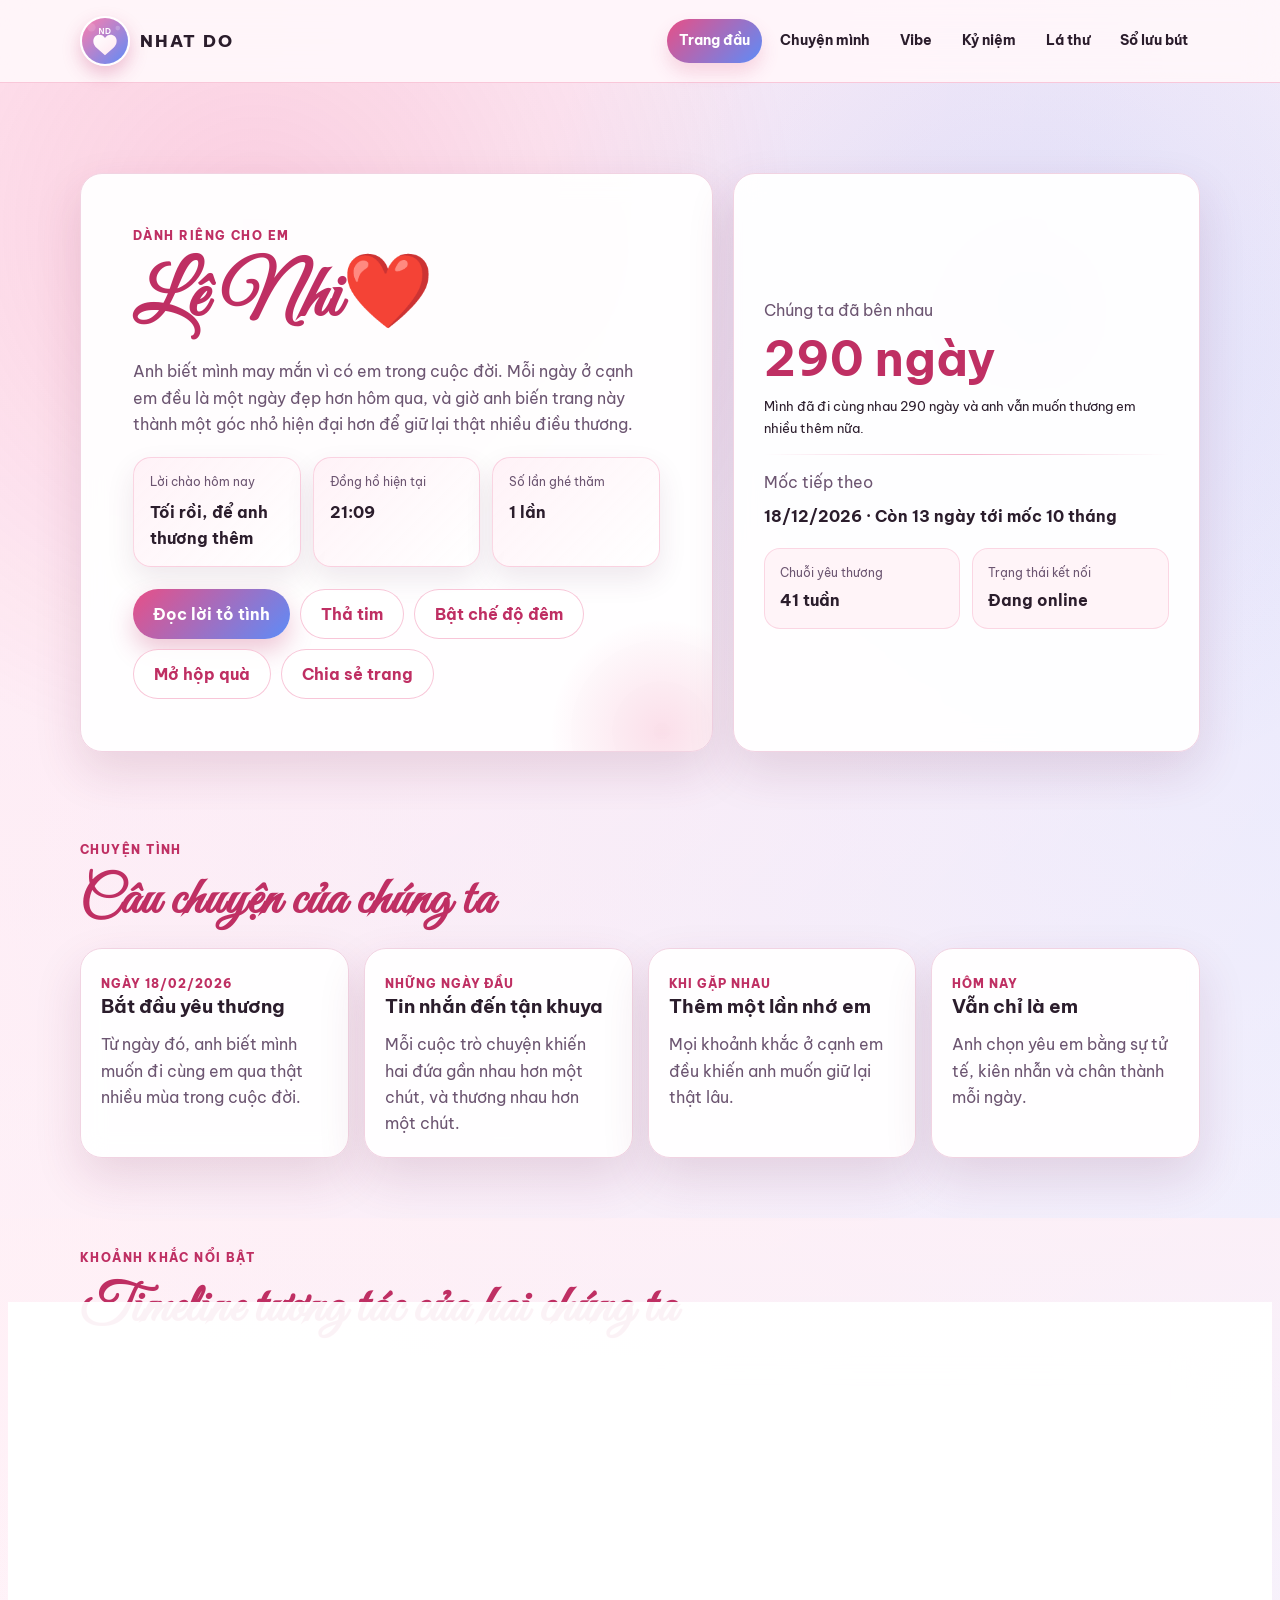
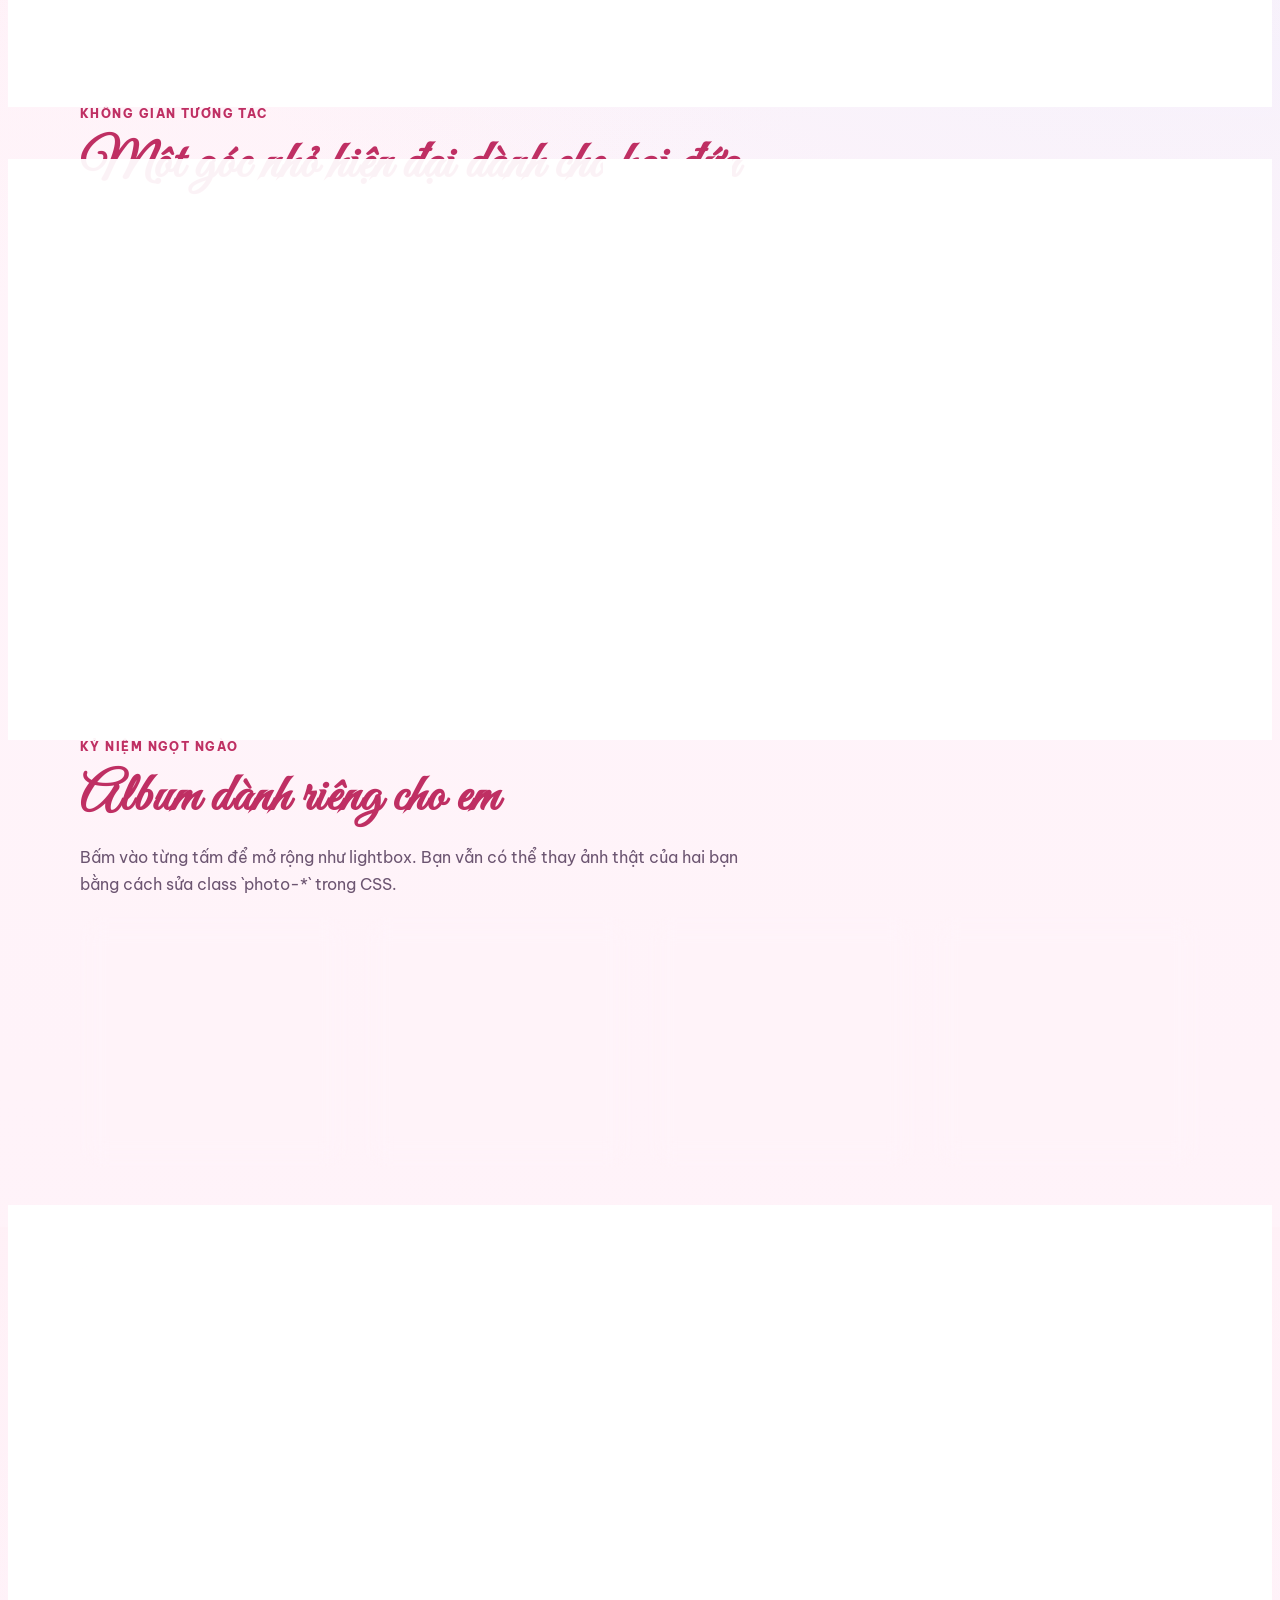
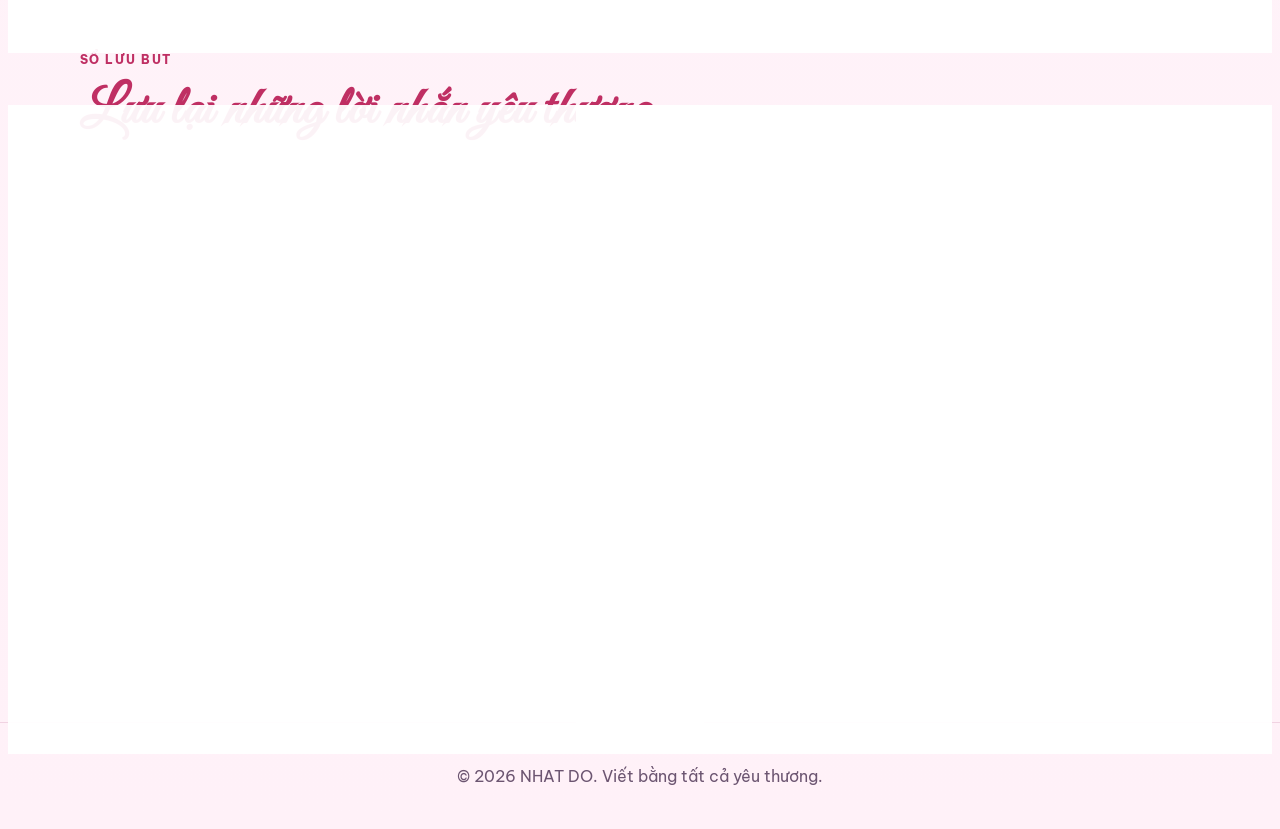
==== index.html @ 667554e7 "Add files via upload" ====
<!DOCTYPE html>
<html lang="vi">
<head>
    <meta charset="UTF-8">
    <meta name="viewport" content="width=device-width, initial-scale=1.0">
    <meta name="theme-color" content="#e84f86">
    <meta name="description" content="Trang web tình yêu lãng mạn với nhiều tương tác hiện đại dành riêng cho người thương">
    <title>NHAT DO | Dành Cho Em</title>
    <link rel="preconnect" href="https://fonts.googleapis.com">
    <link rel="preconnect" href="https://fonts.gstatic.com" crossorigin>
    <link href="https://fonts.googleapis.com/css2?family=Be+Vietnam+Pro:wght@400;500;700;800&family=Great+Vibes&display=swap" rel="stylesheet">
    <link rel="icon" href="assets/icons/app-icon.svg" type="image/svg+xml">
    <link rel="manifest" href="manifest.webmanifest?v=20260405">
    <link rel="stylesheet" href="assets/css/style.css?v=20260405">
</head>
<body>
    <div class="scroll-progress" id="scroll-progress" aria-hidden="true"></div>

    <header class="site-header">
        <div class="container nav-shell">
            <a class="brand" href="#home">
                <img class="brand-logo" src="assets/images/logo-nhatdo.jfif" alt="Logo NHATDO" onerror="this.onerror=null;this.src='assets/icons/app-icon.svg';">
                <span>NHAT DO</span>
            </a>
            <button class="menu-toggle" type="button" aria-label="Mở menu" aria-controls="site-nav" aria-expanded="false">Menu</button>
            <nav class="site-nav" id="site-nav" aria-label="Điều hướng chính">
                <a href="#home" class="active">Trang đầu</a>
                <a href="#story">Chuyện mình</a>
                <a href="#vibe">Vibe</a>
                <a href="#memories">Kỷ niệm</a>
                <a href="#letter">Lá thư</a>
                <a href="#guestbook">Sổ lưu bút</a>
            </nav>
        </div>
    </header>

    <main>
        <section class="hero" id="home">
            <div class="ambient-glow" aria-hidden="true"></div>
            <div class="container hero-grid">
                <article class="hero-copy reveal">
                    <p class="eyebrow">Dành Riêng Cho Em</p>
                    <h1 class="hero-title hero-title-single-line">Lê Nhi❤️</h1>
                    <p class="lead">Anh biết mình may mắn vì có em trong cuộc đời. Mỗi ngày ở cạnh em đều là một ngày đẹp hơn hôm qua, và giờ anh biến trang này thành một góc nhỏ hiện đại hơn để giữ lại thật nhiều điều thương.</p>

                    <div class="hero-mini-grid" aria-label="Thông tin nhanh">
                        <div class="mini-card">
                            <span>Lời chào hôm nay</span>
                            <strong id="greeting-chip">Đang chuẩn bị lời chào...</strong>
                        </div>
                        <div class="mini-card">
                            <span>Đồng hồ hiện tại</span>
                            <strong id="live-clock">--:--</strong>
                        </div>
                        <div class="mini-card">
                            <span>Số lần ghé thăm</span>
                            <strong id="visit-count">0 lần</strong>
                        </div>
                    </div>

                    <div class="hero-actions">
                        <a class="btn-primary" href="#letter">Đọc lời tỏ tình</a>
                        <button class="btn-ghost" type="button" id="heart-burst-btn">Thả tim</button>
                        <button class="btn-ghost" type="button" id="theme-toggle" aria-pressed="false">Bật chế độ đêm</button>
                        <button class="btn-ghost" type="button" id="open-gift">Mở hộp quà</button>
                        <button class="btn-ghost" type="button" id="share-love">Chia sẻ trang</button>
                        <button class="btn-ghost is-control-hidden" type="button" id="install-app">Cài như app</button>
                    </div>
                </article>

                <aside class="love-counter reveal" id="love-counter" data-start-date="2026-02-18">
                    <p class="counter-label">Chúng ta đã bên nhau</p>
                    <h2><span id="days">0</span> ngày</h2>
                    <small id="countdown-note">Mỗi ngày có em đều là một điều thật đẹp.</small>
                    <div class="counter-divider"></div>
                    <p class="counter-label">Mốc tiếp theo</p>
                    <strong id="next-anniversary">Đang tính cột mốc tiếp theo...</strong>
                    <div class="counter-stats">
                        <div class="counter-pill">
                            <span>Chuỗi yêu thương</span>
                            <strong id="streak-count">0 tuần</strong>
                        </div>
                        <div class="counter-pill">
                            <span>Trạng thái kết nối</span>
                            <strong id="network-status">Đang online</strong>
                        </div>
                    </div>
                </aside>
            </div>
        </section>

        <section class="section" id="story" data-nav-group="story">
            <div class="container">
                <p class="eyebrow">Chuyện Tình</p>
                <h2 class="section-title">Câu chuyện của chúng ta</h2>
                <div class="timeline">
                    <article class="timeline-item reveal">
                        <time>Ngày 18/02/2026</time>
                        <h3>Bắt đầu yêu thương</h3>
                        <p>Từ ngày đó, anh biết mình muốn đi cùng em qua thật nhiều mùa trong cuộc đời.</p>
                    </article>
                    <article class="timeline-item reveal">
                        <time>Những ngày đầu</time>
                        <h3>Tin nhắn đến tận khuya</h3>
                        <p>Mỗi cuộc trò chuyện khiến hai đứa gần nhau hơn một chút, và thương nhau hơn một chút.</p>
                    </article>
                    <article class="timeline-item reveal">
                        <time>Khi gặp nhau</time>
                        <h3>Thêm một lần nhớ em</h3>
                        <p>Mọi khoảnh khắc ở cạnh em đều khiến anh muốn giữ lại thật lâu.</p>
                    </article>
                    <article class="timeline-item reveal">
                        <time>Hôm nay</time>
                        <h3>Vẫn chỉ là em</h3>
                        <p>Anh chọn yêu em bằng sự tử tế, kiên nhẫn và chân thành mỗi ngày.</p>
                    </article>
                </div>
            </div>
        </section>

        <section class="section soft" id="journey" data-nav-group="story">
            <div class="container">
                <p class="eyebrow">Khoảnh Khắc Nổi Bật</p>
                <h2 class="section-title">Timeline tương tác của hai chúng ta</h2>
                <div class="journey-panel reveal">
                    <label for="journey-range">Kéo để xem từng cột mốc</label>
                    <input id="journey-range" type="range" min="1" max="6" value="1" step="1">
                    <div class="journey-output">
                        <h3 id="journey-title">Lần đầu mình nói chuyện thật lâu</h3>
                        <p id="journey-desc">Một buổi tối rất bình thường, nhưng với anh lại là mở đầu của một điều rất đặc biệt.</p>
                        <small id="journey-date">Mốc 1 / 6</small>
                    </div>
                </div>
            </div>
        </section>

        <section class="section" id="vibe">
            <div class="container">
                <p class="eyebrow">Không Gian Tương Tác</p>
                <h2 class="section-title">Một góc nhỏ hiện đại dành cho hai đứa</h2>
                <div class="vibe-grid">
                    <article class="mood-board reveal" id="mood-board">
                        <div class="panel-head">
                            <div>
                                <p class="eyebrow">Mood Board</p>
                                <h3>Chọn vibe cho hôm nay</h3>
                            </div>
                            <span class="inline-badge" id="mood-badge">Vibe dịu dàng</span>
                        </div>
                        <div class="mood-chips" id="mood-options">
                            <button class="mood-chip active" type="button" data-mood="sweet">Dịu dàng</button>
                            <button class="mood-chip" type="button" data-mood="dreamy">Mơ mộng</button>
                            <button class="mood-chip" type="button" data-mood="playful">Tinh nghịch</button>
                            <button class="mood-chip" type="button" data-mood="missing">Nhớ em</button>
                        </div>
                        <div class="mood-result" id="mood-result">
                            <strong id="mood-title">Một ngày thật nhẹ nhàng</strong>
                            <p id="mood-desc">Nếu hôm nay muốn bình yên, trang này sẽ dịu lại như một lá thư nhỏ và nhắc rằng mình vẫn đang có nhau.</p>
                            <small id="mood-tip">Gợi ý nhỏ: thử bấm "Thả tim" rồi kéo xuống album để mở từng kỷ niệm lớn hơn.</small>
                        </div>
                    </article>

                    <article class="dream-board reveal">
                        <div class="panel-head">
                            <div>
                                <p class="eyebrow">Bucket List</p>
                                <h3>Checklist hẹn hò mini</h3>
                            </div>
                            <span class="inline-badge" id="dream-progress">0/4 hoàn thành</span>
                        </div>
                        <ul class="dream-list" id="dream-list">
                            <li class="dream-item" data-key="sunset">
                                <button class="dream-toggle" type="button">
                                    <span>Xem hoàng hôn cùng nhau</span>
                                    <strong>Chạm để đánh dấu</strong>
                                </button>
                            </li>
                            <li class="dream-item" data-key="late-talk">
                                <button class="dream-toggle" type="button">
                                    <span>Nói chuyện tới khuya thêm một lần nữa</span>
                                    <strong>Chạm để đánh dấu</strong>
                                </button>
                            </li>
                            <li class="dream-item" data-key="photo-date">
                                <button class="dream-toggle" type="button">
                                    <span>Chụp thêm một bộ ảnh thật xinh</span>
                                    <strong>Chạm để đánh dấu</strong>
                                </button>
                            </li>
                            <li class="dream-item" data-key="long-drive">
                                <button class="dream-toggle" type="button">
                                    <span>Cùng nhau đi một chuyến thật xa</span>
                                    <strong>Chạm để đánh dấu</strong>
                                </button>
                            </li>
                        </ul>
                    </article>
                </div>
            </div>
        </section>

        <section class="section" id="memories">
            <div class="container">
                <p class="eyebrow">Kỷ Niệm Ngọt Ngào</p>
                <h2 class="section-title">Album dành riêng cho em</h2>
                <p class="section-desc">Bấm vào từng tấm để mở rộng như lightbox. Bạn vẫn có thể thay ảnh thật của hai bạn bằng cách sửa class `photo-*` trong CSS.</p>
                <div class="gallery">
                    <figure class="polaroid reveal gallery-item" tabindex="0" role="button" aria-label="Mở ảnh Lần hẹn đầu tiên" data-photo-class="photo-1" data-caption="Lần hẹn đầu tiên" data-detail="Nếu được tua chậm lại một khoảnh khắc, anh sẽ chọn ngày mình bắt đầu ở cạnh nhau thật nhiều hơn.">
                        <div class="photo photo-1"></div>
                        <figcaption>Lần hẹn đầu tiên</figcaption>
                    </figure>
                    <figure class="polaroid reveal gallery-item" tabindex="0" role="button" aria-label="Mở ảnh Buổi đi chơi xa đầu tiên" data-photo-class="photo-2" data-caption="Buổi đi chơi xa đầu tiên" data-detail="Một hành trình nhỏ nhưng đủ để biến bình thường thành điều đáng nhớ rất lâu.">
                        <div class="photo photo-2"></div>
                        <figcaption>Buổi đi chơi xa đầu tiên</figcaption>
                    </figure>
                    <figure class="polaroid reveal gallery-item" tabindex="0" role="button" aria-label="Mở ảnh Sinh nhật của em" data-photo-class="photo-3" data-caption="Sinh nhật của em" data-detail="Ngày đặc biệt của em luôn là ngày anh muốn chuẩn bị thật chỉn chu để em thấy mình được thương rất nhiều.">
                        <div class="photo photo-3"></div>
                        <figcaption>Sinh nhật của em</figcaption>
                    </figure>
                    <figure class="polaroid reveal gallery-item" tabindex="0" role="button" aria-label="Mở ảnh Một ngày bình yên cùng nhau" data-photo-class="photo-4" data-caption="Một ngày bình yên cùng nhau" data-detail="Không cần gì quá lớn, đôi khi chỉ cần ở gần nhau là cả ngày đã trở nên đẹp rồi.">
                        <div class="photo photo-4"></div>
                        <figcaption>Một ngày bình yên cùng nhau</figcaption>
                    </figure>
                </div>
            </div>
        </section>

        <section class="section soft" id="letter">
            <div class="container letter-grid">
                <article class="quote-box reveal">
                    <p class="eyebrow">Lời Ngọt Ngào</p>
                    <h2 class="section-title">Một câu dành riêng cho em</h2>
                    <p class="quote-text" id="love-quote-text">Yêu em là quyết định nhẹ nhàng nhất mà anh từng làm trong đời.</p>
                    <button class="btn-primary" type="button" id="new-quote">Đổi câu khác</button>
                </article>

                <article class="letter-box reveal">
                    <p class="eyebrow">Lời Nhắn Riêng</p>
                    <h2 class="section-title">Lá thư gửi em</h2>
                    <p id="love-letter" class="letter-text is-hidden" data-full-text="Cảm ơn em đã xuất hiện trong cuộc đời anh. Anh không hứa sẽ hoàn hảo, nhưng anh hứa sẽ luôn cố gắng để yêu em tốt hơn mỗi ngày. Dù mai sau có ra sao, điều anh muốn vẫn là nắm tay em thật chặt."></p>
                    <button class="btn-primary" id="toggle-letter" type="button">Mở lá thư</button>
                </article>
            </div>
        </section>

        <section class="section" id="guestbook">
            <div class="container">
                <p class="eyebrow">Sổ Lưu Bút</p>
                <h2 class="section-title">Lưu lại những lời nhắn yêu thương</h2>
                <div class="guestbook-grid">
                    <form id="guestbook-form" class="guestbook-form reveal" novalidate>
                        <label for="message">Lời nhắn hôm nay</label>
                        <textarea id="message" name="message" rows="4" placeholder="Ví dụ: Hôm nay anh nhớ em thật nhiều..." required></textarea>
                        <div class="form-actions">
                            <button type="submit" class="btn-primary">Lưu trên trình duyệt</button>
                            <button type="button" class="btn-ghost" id="copy-note-line">Sao chép JSON</button>
                            <button type="button" class="btn-ghost" id="reload-notes">Tải lại từ file</button>
                        </div>
                        <small id="form-status" role="status" aria-live="polite">Ghi chú có thể lưu trực tiếp trên trình duyệt và vẫn đọc thêm từ file assets/data/notes.json.</small>
                    </form>
                    <div class="notes-panel reveal">
                        <div class="panel-head">
                            <div>
                                <p class="eyebrow">Notes Feed</p>
                                <h3>Những lời đã lưu</h3>
                            </div>
                            <span class="inline-badge" id="notes-count">0 lời nhắn</span>
                        </div>
                        <div class="notes-filters">
                            <button class="filter-chip active" type="button" data-filter="all">Tất cả</button>
                            <button class="filter-chip" type="button" data-filter="file">Từ file</button>
                            <button class="filter-chip" type="button" data-filter="local">Trên máy này</button>
                        </div>
                        <ul id="notes-list"></ul>
                    </div>
                </div>
            </div>
        </section>
    </main>

    <footer class="site-footer">
        <div class="container">
            <p>&copy; <span id="year"></span> NHAT DO. Viết bằng tất cả yêu thương.</p>
        </div>
    </footer>

    <nav class="mobile-dock" aria-label="Điều hướng nhanh trên điện thoại">
        <a href="#home">Trang đầu</a>
        <a href="#story">Chuyện mình</a>
        <a href="#vibe">Vibe</a>
        <a href="#memories">Album</a>
        <a href="#letter">Lá thư</a>
        <a href="#guestbook">Lưu bút</a>
    </nav>

    <div class="gift-modal" id="gift-modal" aria-hidden="true" role="dialog" aria-modal="true" aria-label="Hộp quà bí mật">
        <div class="gift-dialog">
            <button class="modal-close" id="close-gift" type="button" aria-label="Đóng">×</button>
            <p class="eyebrow">Hộp Quà Bí Mật</p>
            <h3>Điều anh muốn nói với em</h3>
            <p>Dù cuộc sống có bận rộn, anh vẫn muốn mỗi ngày đều dành thời gian để thương em nhiều hơn hôm qua.</p>
        </div>
    </div>

    <div class="lightbox-modal" id="gallery-modal" aria-hidden="true" role="dialog" aria-modal="true" aria-label="Xem ảnh kỷ niệm">
        <div class="lightbox-dialog">
            <button class="modal-close" id="close-gallery" type="button" aria-label="Đóng ảnh">×</button>
            <button class="lightbox-nav" id="gallery-prev" type="button" aria-label="Ảnh trước">‹</button>
            <div class="lightbox-stage">
                <div class="lightbox-photo photo" id="gallery-photo"></div>
                <div class="lightbox-copy">
                    <p class="eyebrow">Khoảnh Khắc Được Mở Rộng</p>
                    <h3 id="gallery-title">Lần hẹn đầu tiên</h3>
                    <p id="gallery-detail">Một khoảnh khắc nhỏ nhưng rất đáng nhớ.</p>
                </div>
            </div>
            <button class="lightbox-nav" id="gallery-next" type="button" aria-label="Ảnh tiếp theo">›</button>
        </div>
    </div>

    <div id="heart-layer" aria-hidden="true"></div>

    <script src="assets/js/main.js?v=20260405"></script>
</body>
</html>
---- assets/css/style.css ----
:root {
    --bg: #fff7fb;
    --surface: rgba(255, 255, 255, 0.88);
    --surface-strong: #ffffff;
    --surface-soft: #fff0f6;
    --text: #2b1d2c;
    --muted: #6c5571;
    --line: #f1d3e2;
    --brand: #e84f86;
    --brand-strong: #bf2f63;
    --accent: #5d8cf8;
    --accent-soft: #b7c9ff;
    --warm: #ffb15c;
    --success: #45a483;
    --radius: 22px;
    --radius-sm: 16px;
    --shadow: 0 20px 48px rgba(112, 34, 78, 0.14);
    --shadow-soft: 0 12px 28px rgba(92, 38, 76, 0.1);
}

body.night-mode {
    --bg: #1e1628;
    --surface: rgba(43, 30, 56, 0.9);
    --surface-strong: #2b1e38;
    --surface-soft: #342447;
    --text: #f8eefe;
    --muted: #d3bcdf;
    --line: #4a355d;
    --brand: #ff74a9;
    --brand-strong: #ff9fc3;
    --accent: #8cb0ff;
    --accent-soft: #405a92;
    --warm: #ffbf78;
    --success: #5dc2a0;
    --shadow: 0 22px 50px rgba(0, 0, 0, 0.35);
    --shadow-soft: 0 12px 28px rgba(0, 0, 0, 0.22);
}

* {
    box-sizing: border-box;
}

html {
    scroll-behavior: smooth;
    scroll-padding-top: 112px;
}

body {
    margin: 0;
    min-height: 100vh;
    font-family: "Be Vietnam Pro", sans-serif;
    color: var(--text);
    line-height: 1.65;
    background:
        radial-gradient(circle at 0% 0%, #ffe8f2 0%, transparent 45%),
        radial-gradient(circle at 100% 18%, #e8ecff 0%, transparent 40%),
        linear-gradient(180deg, var(--bg) 0%, #fff1f8 100%);
    transition: background-color 0.4s ease, color 0.4s ease;
}

body.night-mode {
    background:
        radial-gradient(circle at 10% 0%, #3c2352 0%, transparent 45%),
        radial-gradient(circle at 100% 20%, #243663 0%, transparent 45%),
        linear-gradient(180deg, #1d1527 0%, #231932 100%);
}

body.no-scroll,
body.nav-open {
    overflow: hidden;
}

img {
    max-width: 100%;
    display: block;
}

button,
input,
textarea {
    font: inherit;
}

a,
button,
input,
textarea {
    -webkit-tap-highlight-color: transparent;
}

a:focus-visible,
button:focus-visible,
input:focus-visible,
textarea:focus-visible,
.gallery-item:focus-visible {
    outline: 3px solid color-mix(in srgb, var(--accent) 56%, white);
    outline-offset: 3px;
}

.is-control-hidden {
    display: none !important;
}

.scroll-progress {
    position: fixed;
    inset: 0 auto auto 0;
    height: 4px;
    width: 0;
    z-index: 80;
    background: linear-gradient(90deg, var(--brand), var(--accent));
    box-shadow: 0 3px 10px rgba(232, 79, 134, 0.45);
}

.container {
    width: min(1120px, 92%);
    margin: 0 auto;
}

.site-header {
    position: sticky;
    top: 0;
    z-index: 60;
    backdrop-filter: blur(16px);
    background: color-mix(in srgb, var(--bg) 84%, transparent);
    border-bottom: 1px solid color-mix(in srgb, var(--brand) 28%, transparent);
}

.nav-shell {
    min-height: 82px;
    display: flex;
    align-items: center;
    justify-content: space-between;
    gap: 16px;
    position: relative;
    padding: 8px 0;
}

.brand {
    color: var(--text);
    text-decoration: none;
    font-weight: 800;
    letter-spacing: 0.12em;
    font-size: 1.05rem;
    display: inline-flex;
    align-items: center;
    gap: 10px;
    flex-shrink: 0;
    min-width: 0;
}

.brand span {
    overflow: hidden;
    text-overflow: ellipsis;
    white-space: nowrap;
}

.brand-logo {
    width: 50px;
    height: 50px;
    object-fit: cover;
    border-radius: 999px;
    border: 2px solid rgba(255, 255, 255, 0.9);
    box-shadow: 0 8px 18px rgba(194, 47, 99, 0.28);
}

.menu-toggle {
    display: none;
    border: 0;
    padding: 10px 14px;
    border-radius: 12px;
    background: var(--text);
    color: var(--surface-strong);
    font-weight: 700;
    flex-shrink: 0;
}

.site-nav {
    display: flex;
    gap: 6px;
    flex-wrap: wrap;
    justify-content: flex-end;
}

.site-nav a {
    text-decoration: none;
    color: var(--text);
    font-weight: 700;
    padding: 10px 12px;
    border-radius: 999px;
    font-size: 0.88rem;
    transition: all 0.24s ease;
}

.site-nav a:hover,
.site-nav a.active {
    color: #fff;
    background: linear-gradient(135deg, var(--brand), var(--accent));
    box-shadow: 0 10px 18px rgba(214, 77, 127, 0.2);
}

.mobile-dock {
    display: none;
}

.hero {
    position: relative;
    overflow: hidden;
    padding: 90px 0 58px;
}

.ambient-glow {
    position: absolute;
    inset: 0;
    background:
        radial-gradient(circle at 20% 20%, rgba(232, 79, 134, 0.18), transparent 46%),
        radial-gradient(circle at 80% 30%, rgba(93, 140, 248, 0.16), transparent 44%);
    pointer-events: none;
}

.hero-grid {
    position: relative;
    z-index: 2;
    display: grid;
    grid-template-columns: 1.15fr 0.85fr;
    gap: 20px;
}

.hero-copy,
.love-counter,
.timeline-item,
.journey-panel,
.polaroid,
.quote-box,
.letter-box,
.guestbook-form,
.notes-panel,
.mood-board,
.dream-board {
    border-radius: var(--radius);
    border: 1px solid var(--line);
    background: color-mix(in srgb, var(--surface-strong) 94%, transparent);
    box-shadow: var(--shadow);
    backdrop-filter: blur(12px);
}

.hero-copy {
    padding: min(7vw, 52px);
    position: relative;
    overflow: hidden;
}

.hero-copy::after {
    content: "";
    position: absolute;
    inset: auto -60px -90px auto;
    width: 220px;
    height: 220px;
    border-radius: 50%;
    background: radial-gradient(circle, color-mix(in srgb, var(--brand) 18%, transparent) 0%, transparent 72%);
    pointer-events: none;
}

.eyebrow {
    margin: 0 0 10px;
    color: var(--brand-strong);
    text-transform: uppercase;
    letter-spacing: 0.12em;
    font-size: 0.75rem;
    font-weight: 800;
}

h1,
h2,
h3,
.section-title {
    margin: 0 0 14px;
    line-height: 1.18;
}

.hero-title,
.section-title {
    font-family: "Great Vibes", cursive;
    letter-spacing: 0.02em;
}

.hero-title {
    font-size: clamp(2.4rem, 6vw, 4.8rem);
    color: var(--brand-strong);
    max-inline-size: 100%;
    overflow-wrap: anywhere;
    text-wrap: balance;
    line-height: 1.18;
}

.hero-title-single-line {
    white-space: nowrap;
    font-size: clamp(2rem, 7vw, 4.6rem);
    line-height: 1.2;
    display: inline-block;
    max-width: 100%;
    overflow: visible;
}

.section-title {
    font-size: clamp(2rem, 4.2vw, 3.4rem);
    color: var(--brand-strong);
}

.lead,
.section-desc {
    margin: 0 0 20px;
    color: var(--muted);
    max-width: 62ch;
}

.hero-mini-grid {
    display: grid;
    grid-template-columns: repeat(3, minmax(0, 1fr));
    gap: 12px;
    margin-bottom: 22px;
}

.mini-card {
    padding: 14px 16px;
    border-radius: 18px;
    border: 1px solid color-mix(in srgb, var(--brand) 22%, transparent);
    background:
        linear-gradient(135deg, color-mix(in srgb, var(--surface-soft) 85%, transparent), color-mix(in srgb, var(--surface-strong) 92%, transparent));
    box-shadow: var(--shadow-soft);
}

.mini-card span {
    display: block;
    font-size: 0.78rem;
    color: var(--muted);
    margin-bottom: 6px;
}

.mini-card strong {
    display: block;
    font-size: 1rem;
    color: var(--text);
}

.hero-actions {
    display: flex;
    flex-wrap: wrap;
    gap: 10px;
}

.btn-primary,
.btn-ghost,
.mood-chip,
.filter-chip {
    border: 0;
    cursor: pointer;
    text-decoration: none;
    display: inline-flex;
    align-items: center;
    justify-content: center;
    border-radius: 999px;
    font-weight: 700;
    padding: 11px 20px;
    transition: transform 0.2s ease, box-shadow 0.2s ease, background-color 0.2s ease;
}

.btn-primary {
    color: #fff;
    background: linear-gradient(135deg, var(--brand), var(--accent));
    box-shadow: 0 12px 24px rgba(190, 39, 95, 0.25);
}

.btn-ghost,
.filter-chip {
    color: var(--brand-strong);
    background: color-mix(in srgb, var(--surface-strong) 90%, transparent);
    border: 1px solid color-mix(in srgb, var(--brand) 32%, transparent);
}

.btn-primary:hover,
.btn-ghost:hover,
.mood-chip:hover,
.filter-chip:hover {
    transform: translateY(-2px);
}

.love-counter {
    padding: 30px;
    display: grid;
    align-content: center;
    gap: 8px;
}

.counter-label {
    margin: 0;
    color: var(--muted);
}

.love-counter h2 {
    margin: 0;
    color: var(--brand-strong);
    font-size: clamp(2.1rem, 4vw, 3rem);
}

.counter-divider {
    height: 1px;
    background: linear-gradient(90deg, transparent, color-mix(in srgb, var(--brand) 40%, transparent), transparent);
    margin: 6px 0;
}

.counter-stats {
    display: grid;
    grid-template-columns: repeat(2, minmax(0, 1fr));
    gap: 12px;
    margin-top: 10px;
}

.counter-pill {
    padding: 14px 15px;
    border-radius: 16px;
    background: color-mix(in srgb, var(--surface-soft) 74%, transparent);
    border: 1px solid color-mix(in srgb, var(--brand) 18%, transparent);
}

.counter-pill span {
    display: block;
    font-size: 0.76rem;
    color: var(--muted);
    margin-bottom: 4px;
}

.counter-pill strong {
    color: var(--text);
    font-size: 0.98rem;
}

.status-online {
    color: var(--success);
}

.status-offline {
    color: var(--warm);
}

.section {
    padding: 30px 0 60px;
}

.soft {
    background: linear-gradient(180deg, color-mix(in srgb, var(--surface-soft) 74%, transparent) 0%, transparent 100%);
}

.timeline {
    display: grid;
    grid-template-columns: repeat(4, minmax(0, 1fr));
    gap: 15px;
}

.timeline-item {
    padding: 20px;
}

.timeline-item time {
    font-size: 0.76rem;
    font-weight: 800;
    letter-spacing: 0.08em;
    text-transform: uppercase;
    color: var(--brand-strong);
}

.timeline-item p {
    margin: 0;
    color: var(--muted);
}

.journey-panel {
    padding: 24px;
}

.journey-panel label {
    display: block;
    font-weight: 700;
    margin-bottom: 12px;
}

.journey-panel input[type="range"] {
    width: 100%;
    accent-color: var(--brand);
}

.journey-output {
    margin-top: 14px;
    padding: 18px;
    border-radius: 18px;
    background: color-mix(in srgb, var(--surface-soft) 60%, transparent);
    border: 1px solid color-mix(in srgb, var(--brand) 14%, transparent);
}

.journey-output p,
.journey-output small {
    margin: 0;
    color: var(--muted);
}

.journey-output small {
    display: block;
    margin-top: 8px;
}

.vibe-grid {
    display: grid;
    grid-template-columns: 1.05fr 0.95fr;
    gap: 16px;
}

.mood-board,
.dream-board {
    padding: 24px;
}

.panel-head {
    display: flex;
    align-items: flex-start;
    justify-content: space-between;
    gap: 14px;
    margin-bottom: 16px;
}

.inline-badge {
    display: inline-flex;
    align-items: center;
    justify-content: center;
    min-height: 36px;
    padding: 8px 14px;
    border-radius: 999px;
    background: color-mix(in srgb, var(--surface-soft) 76%, transparent);
    border: 1px solid color-mix(in srgb, var(--brand) 18%, transparent);
    color: var(--brand-strong);
    font-size: 0.83rem;
    font-weight: 800;
    white-space: nowrap;
}

.mood-chips {
    display: flex;
    flex-wrap: wrap;
    gap: 10px;
    margin-bottom: 18px;
}

.mood-chip {
    color: var(--text);
    background: color-mix(in srgb, var(--surface-strong) 88%, transparent);
    border: 1px solid color-mix(in srgb, var(--brand) 20%, transparent);
}

.mood-chip.active {
    color: #fff;
    background: linear-gradient(135deg, var(--brand), var(--accent));
    box-shadow: 0 12px 22px rgba(214, 77, 127, 0.2);
}

.mood-result {
    --mood-accent: var(--brand);
    padding: 18px;
    border-radius: 18px;
    border: 1px solid color-mix(in srgb, var(--mood-accent) 38%, transparent);
    background:
        linear-gradient(135deg, color-mix(in srgb, var(--mood-accent) 18%, transparent), color-mix(in srgb, var(--surface-soft) 92%, transparent));
    box-shadow: inset 0 1px 0 rgba(255, 255, 255, 0.28);
}

.mood-result strong {
    display: block;
    margin-bottom: 8px;
    font-size: 1.12rem;
}

.mood-result p,
.mood-result small {
    margin: 0;
    color: var(--muted);
}

.mood-result small {
    display: block;
    margin-top: 10px;
}

.dream-list {
    list-style: none;
    margin: 0;
    padding: 0;
    display: grid;
    gap: 12px;
}

.dream-item {
    position: relative;
    padding-left: 14px;
}

.dream-item::before {
    content: "";
    position: absolute;
    left: 0;
    top: 24px;
    width: 10px;
    height: 10px;
    border-radius: 50%;
    background: color-mix(in srgb, var(--brand) 24%, transparent);
    box-shadow: 0 0 0 6px color-mix(in srgb, var(--brand) 12%, transparent);
}

.dream-toggle {
    width: 100%;
    border: 1px solid color-mix(in srgb, var(--brand) 18%, transparent);
    border-radius: 18px;
    background: color-mix(in srgb, var(--surface-strong) 90%, transparent);
    padding: 16px 18px;
    display: flex;
    justify-content: space-between;
    align-items: center;
    gap: 14px;
    text-align: left;
    color: var(--text);
    cursor: pointer;
    box-shadow: var(--shadow-soft);
}

.dream-toggle span {
    font-weight: 700;
}

.dream-toggle strong {
    flex-shrink: 0;
    font-size: 0.83rem;
    color: var(--brand-strong);
}

.dream-item.done::before {
    background: linear-gradient(135deg, var(--success), var(--accent));
    box-shadow: 0 0 0 6px color-mix(in srgb, var(--success) 14%, transparent);
}

.dream-item.done .dream-toggle {
    border-color: color-mix(in srgb, var(--success) 36%, transparent);
    background: linear-gradient(135deg, color-mix(in srgb, var(--success) 18%, transparent), color-mix(in srgb, var(--surface-soft) 86%, transparent));
}

.dream-item.done .dream-toggle strong {
    color: var(--success);
}

.gallery {
    display: grid;
    grid-template-columns: repeat(4, minmax(0, 1fr));
    gap: 16px;
}

.polaroid {
    margin: 0;
    padding: 12px 12px 18px;
    background: var(--surface-strong);
    transform: rotate(-1.5deg);
    transition: transform 0.25s ease, box-shadow 0.25s ease;
}

.gallery-item {
    cursor: pointer;
}

.gallery-item:hover {
    transform: translateY(-4px) rotate(0deg);
}

.polaroid:nth-child(2) {
    transform: rotate(1.3deg);
}

.polaroid:nth-child(3) {
    transform: rotate(-0.7deg);
}

.polaroid:nth-child(4) {
    transform: rotate(1.8deg);
}

.photo {
    position: relative;
    aspect-ratio: 4 / 3;
    border-radius: 12px;
    background-size: cover;
    background-position: center;
    overflow: hidden;
}

.photo::after {
    content: "";
    position: absolute;
    inset: 0;
    background: linear-gradient(180deg, rgba(255, 255, 255, 0.2), transparent 42%, rgba(17, 7, 19, 0.16));
}

.photo-1 {
    background:
        linear-gradient(140deg, rgba(232, 79, 134, 0.48), rgba(93, 140, 248, 0.3)),
        radial-gradient(circle at 22% 20%, #fff 0%, transparent 45%),
        #fbeaf2;
}

.photo-2 {
    background:
        linear-gradient(140deg, rgba(93, 140, 248, 0.38), rgba(232, 79, 134, 0.35)),
        radial-gradient(circle at 78% 14%, #fff 0%, transparent 45%),
        #ecebff;
}

.photo-3 {
    background:
        linear-gradient(140deg, rgba(255, 164, 83, 0.37), rgba(232, 79, 134, 0.3)),
        radial-gradient(circle at 14% 86%, #fff 0%, transparent 45%),
        #fff2eb;
}

.photo-4 {
    background:
        linear-gradient(140deg, rgba(67, 178, 140, 0.35), rgba(93, 140, 248, 0.3)),
        radial-gradient(circle at 84% 84%, #fff 0%, transparent 45%),
        #ebf9f3;
}

.polaroid figcaption {
    margin-top: 10px;
    text-align: center;
    color: var(--muted);
    font-weight: 700;
}

.letter-grid {
    display: grid;
    grid-template-columns: 1fr 1fr;
    gap: 16px;
}

.quote-box,
.letter-box {
    padding: 24px;
}

.quote-text {
    color: var(--muted);
    font-size: 1.05rem;
    min-height: 78px;
    white-space: pre-wrap;
    overflow-wrap: anywhere;
}

.letter-text {
    color: var(--muted);
    font-size: 1.03rem;
    min-height: 100px;
    white-space: pre-wrap;
    overflow-wrap: anywhere;
}

.is-hidden {
    display: none;
}

.guestbook-grid {
    display: grid;
    grid-template-columns: 1fr 1fr;
    gap: 16px;
}

.guestbook-form,
.notes-panel {
    padding: 22px;
}

.guestbook-form label {
    display: block;
    margin-bottom: 8px;
    font-weight: 700;
}

.guestbook-form textarea {
    width: 100%;
    border: 1px solid color-mix(in srgb, var(--brand) 30%, transparent);
    border-radius: 16px;
    background: color-mix(in srgb, var(--surface-strong) 92%, transparent);
    color: var(--text);
    padding: 14px 16px;
    margin-bottom: 12px;
    min-height: 130px;
    resize: vertical;
    outline: none;
}

.guestbook-form textarea:focus {
    border-color: var(--brand);
    box-shadow: 0 0 0 4px color-mix(in srgb, var(--brand) 20%, transparent);
}

.form-actions,
.notes-filters {
    display: flex;
    gap: 10px;
    flex-wrap: wrap;
}

#form-status {
    display: block;
    margin-top: 10px;
    color: var(--muted);
    overflow-wrap: anywhere;
}

.notes-filters {
    margin-bottom: 14px;
}

.filter-chip.active {
    color: #fff;
    background: linear-gradient(135deg, var(--brand), var(--accent));
    box-shadow: 0 12px 22px rgba(214, 77, 127, 0.2);
}

#notes-list {
    margin: 0;
    padding: 0;
    list-style: none;
    display: grid;
    gap: 12px;
}

.note-card {
    padding: 14px 14px 13px;
    border-radius: 16px;
    background: color-mix(in srgb, var(--surface-soft) 72%, transparent);
    border: 1px solid color-mix(in srgb, var(--brand) 18%, transparent);
    color: var(--muted);
}

.note-card.local {
    background: linear-gradient(135deg, color-mix(in srgb, var(--accent) 14%, transparent), color-mix(in srgb, var(--surface-soft) 88%, transparent));
}

.note-meta {
    display: flex;
    align-items: center;
    justify-content: space-between;
    gap: 10px;
    margin-bottom: 8px;
}

.note-source,
.note-time {
    font-size: 0.78rem;
    font-weight: 800;
}

.note-source {
    display: inline-flex;
    align-items: center;
    justify-content: center;
    padding: 5px 10px;
    border-radius: 999px;
    background: color-mix(in srgb, var(--surface-strong) 84%, transparent);
    border: 1px solid color-mix(in srgb, var(--brand) 18%, transparent);
    color: var(--brand-strong);
}

.note-time {
    color: var(--muted);
}

.note-card p {
    margin: 0;
    white-space: pre-wrap;
    overflow-wrap: anywhere;
}

.gift-modal,
.lightbox-modal {
    position: fixed;
    inset: 0;
    z-index: 90;
    display: grid;
    place-items: center;
    padding: 18px;
    background: rgba(18, 8, 28, 0.52);
    opacity: 0;
    pointer-events: none;
    transition: opacity 0.25s ease;
}

.gift-modal.open,
.lightbox-modal.open {
    opacity: 1;
    pointer-events: auto;
}

.gift-dialog,
.lightbox-dialog {
    width: min(960px, 100%);
    border-radius: 22px;
    border: 1px solid var(--line);
    background: color-mix(in srgb, var(--surface-strong) 94%, transparent);
    box-shadow: var(--shadow);
    position: relative;
}

.gift-dialog {
    width: min(520px, 100%);
    padding: 24px;
}

.lightbox-dialog {
    display: grid;
    grid-template-columns: auto 1fr auto;
    align-items: center;
    gap: 12px;
    padding: 22px;
}

.modal-close {
    position: absolute;
    right: 10px;
    top: 8px;
    border: 0;
    background: transparent;
    color: var(--muted);
    font-size: 1.9rem;
    cursor: pointer;
}

.lightbox-nav {
    width: 48px;
    height: 48px;
    border: 0;
    border-radius: 999px;
    font-size: 2rem;
    line-height: 1;
    color: var(--brand-strong);
    background: color-mix(in srgb, var(--surface-soft) 88%, transparent);
    box-shadow: var(--shadow-soft);
    cursor: pointer;
}

.lightbox-stage {
    display: grid;
    grid-template-columns: minmax(280px, 420px) 1fr;
    gap: 18px;
    align-items: center;
}

.lightbox-photo {
    min-height: 320px;
    box-shadow: var(--shadow-soft);
}

.lightbox-copy p,
.lightbox-copy h3 {
    margin-bottom: 12px;
}

.lightbox-copy p:last-child {
    margin-bottom: 0;
    color: var(--muted);
}

#heart-layer {
    position: fixed;
    inset: 0;
    pointer-events: none;
    z-index: 85;
}

.heart-particle {
    position: absolute;
    width: 14px;
    height: 14px;
    transform: rotate(45deg);
    background: linear-gradient(135deg, #ff8fb6, #ff4f87);
    opacity: 0.9;
    animation: heart-fly var(--dur, 1300ms) ease-out forwards;
}

.heart-particle::before,
.heart-particle::after {
    content: "";
    position: absolute;
    width: 14px;
    height: 14px;
    border-radius: 50%;
    background: inherit;
}

.heart-particle::before {
    left: -7px;
}

.heart-particle::after {
    top: -7px;
}

.reveal {
    opacity: 0;
    transform: translateY(24px);
    transition: opacity 0.7s ease, transform 0.7s ease;
}

.reveal.visible {
    opacity: 1;
    transform: translateY(0);
}

.site-footer {
    border-top: 1px solid var(--line);
    padding: 24px 0;
    text-align: center;
    color: var(--muted);
}

@keyframes heart-fly {
    to {
        transform: translate(var(--x), -220px) rotate(45deg) scale(1.3);
        opacity: 0;
    }
}

@media (max-width: 1100px) {
    .hero-mini-grid {
        grid-template-columns: repeat(2, minmax(0, 1fr));
    }

    .timeline {
        grid-template-columns: repeat(2, minmax(0, 1fr));
    }

    .gallery {
        grid-template-columns: repeat(2, minmax(0, 1fr));
    }
}

@media (max-width: 900px) {
    .menu-toggle {
        display: inline-flex;
        align-items: center;
        justify-content: center;
    }

    .site-nav {
        position: fixed;
        left: 12px;
        right: 12px;
        top: 86px;
        flex-direction: column;
        gap: 8px;
        max-height: calc(100vh - 108px);
        overflow-y: auto;
        padding: 14px;
        border-radius: 20px;
        border: 1px solid var(--line);
        background: color-mix(in srgb, var(--surface-strong) 96%, transparent);
        box-shadow: var(--shadow);
        opacity: 0;
        pointer-events: none;
        transform: translateY(-12px);
        transition: opacity 0.24s ease, transform 0.24s ease;
    }

    .site-nav.open {
        opacity: 1;
        pointer-events: auto;
        transform: translateY(0);
    }

    .site-nav a {
        padding: 14px;
        border-radius: 16px;
        font-size: 1rem;
    }

    .hero-grid,
    .vibe-grid,
    .letter-grid,
    .guestbook-grid,
    .lightbox-stage {
        grid-template-columns: 1fr;
    }

    .hero {
        padding: 74px 0 48px;
    }

    .hero-copy {
        padding: 34px 24px;
    }

    .love-counter,
    .journey-panel,
    .quote-box,
    .letter-box,
    .guestbook-form,
    .notes-panel,
    .mood-board,
    .dream-board {
        padding: 22px;
    }

    .lightbox-dialog {
        grid-template-columns: 1fr;
    }

    .lightbox-nav {
        display: none;
    }
}

@media (max-width: 700px) {
    body {
        padding-bottom: 128px;
    }

    .container {
        width: min(100% - 24px, 1120px);
    }

    .nav-shell {
        min-height: 72px;
    }

    .brand {
        gap: 8px;
        font-size: 0.92rem;
        letter-spacing: 0.08em;
    }

    .brand-logo {
        width: 42px;
        height: 42px;
    }

    .menu-toggle {
        min-width: 64px;
        padding: 10px 12px;
        font-size: 0.8rem;
    }

    .hero-title {
        font-size: clamp(2.1rem, 12vw, 3.3rem);
    }

    .hero-title-single-line {
        white-space: nowrap;
        font-size: clamp(1.55rem, 9vw, 3.2rem);
        line-height: 1.18;
    }

    .hero-copy::after {
        display: none;
    }

    .section {
        padding: 24px 0 50px;
    }

    .timeline,
    .gallery,
    .hero-mini-grid,
    .counter-stats {
        grid-template-columns: 1fr;
    }

    .hero-actions {
        display: grid;
        grid-template-columns: 1fr;
    }

    .hero-actions .btn-primary,
    .hero-actions .btn-ghost {
        width: 100%;
    }

    .hero-copy,
    .love-counter,
    .timeline-item,
    .journey-panel,
    .polaroid,
    .quote-box,
    .letter-box,
    .guestbook-form,
    .notes-panel,
    .mood-board,
    .dream-board {
        background: color-mix(in srgb, var(--surface-strong) 98%, transparent);
    }

    .polaroid,
    .polaroid:nth-child(2),
    .polaroid:nth-child(3),
    .polaroid:nth-child(4) {
        transform: none;
    }

    .mobile-dock {
        position: fixed;
        left: 12px;
        right: 12px;
        bottom: max(12px, env(safe-area-inset-bottom));
        z-index: 58;
        display: grid;
        grid-template-columns: repeat(3, minmax(0, 1fr));
        gap: 8px;
        padding: 10px;
        border-radius: 22px;
        border: 1px solid color-mix(in srgb, var(--brand) 22%, transparent);
        background: color-mix(in srgb, var(--surface-strong) 94%, transparent);
        box-shadow: 0 18px 34px rgba(42, 17, 37, 0.16);
        backdrop-filter: blur(16px);
    }

    .mobile-dock a {
        min-height: 54px;
        display: grid;
        place-items: center;
        padding: 8px 6px;
        border-radius: 16px;
        text-decoration: none;
        text-align: center;
        color: var(--muted);
        font-size: 0.74rem;
        font-weight: 700;
        line-height: 1.2;
    }

    .mobile-dock a.active {
        color: #fff;
        background: linear-gradient(135deg, var(--brand), var(--accent));
    }

    .note-meta,
    .panel-head {
        flex-direction: column;
        align-items: flex-start;
    }
}

@media (max-width: 520px) {
    .form-actions,
    .notes-filters,
    .mood-chips {
        display: grid;
        grid-template-columns: 1fr;
    }

    .dream-toggle {
        flex-direction: column;
        align-items: flex-start;
    }

    .lightbox-dialog {
        padding: 18px;
    }

    .lightbox-photo {
        min-height: 240px;
    }
}

@media (max-width: 420px) {
    .container {
        width: min(100% - 16px, 1120px);
    }

    .nav-shell {
        gap: 10px;
    }

    .brand {
        font-size: 0.84rem;
        gap: 6px;
        letter-spacing: 0;
    }

    .brand span {
        display: none;
    }

    .brand-logo {
        width: 36px;
        height: 36px;
    }

    .hero-copy {
        padding: 26px 18px;
    }

    .love-counter,
    .journey-panel,
    .quote-box,
    .letter-box,
    .guestbook-form,
    .notes-panel,
    .mood-board,
    .dream-board {
        padding: 18px;
    }

    .mobile-dock a {
        font-size: 0.68rem;
    }

    .menu-toggle {
        min-width: 52px;
        padding: 9px 10px;
        font-size: 0.74rem;
    }
}

@media (prefers-reduced-motion: reduce) {
    html {
        scroll-behavior: auto;
    }

    *,
    *::before,
    *::after {
        animation-duration: 0.01ms !important;
        animation-iteration-count: 1 !important;
        transition-duration: 0.01ms !important;
        scroll-behavior: auto !important;
    }

    .reveal {
        opacity: 1;
        transform: none;
    }
}
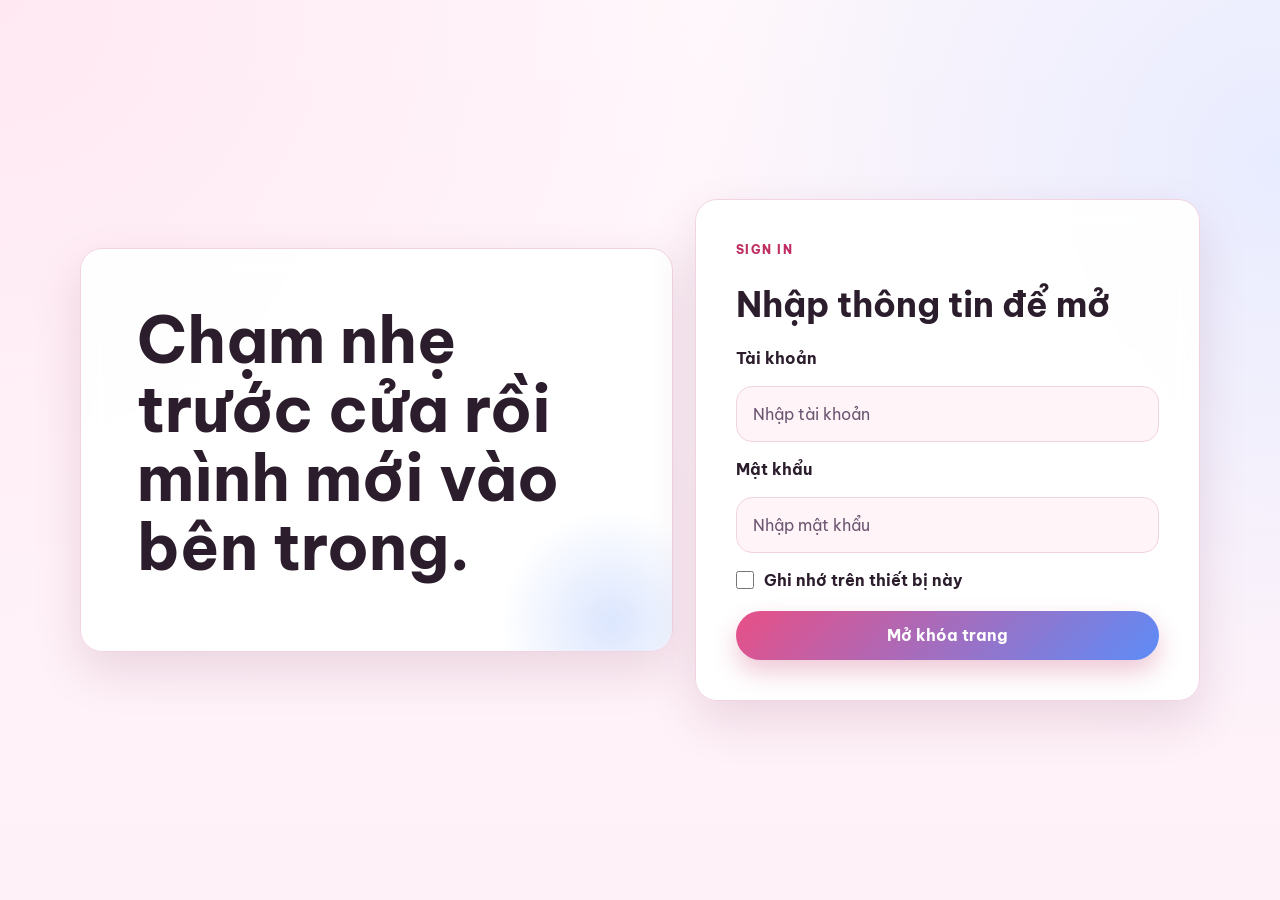
==== commit 96c6e5fc: "Add files via upload" ====
--- a/index.html
+++ b/index.html
@@ -10,8 +10,16 @@
     <link rel="preconnect" href="https://fonts.gstatic.com" crossorigin>
     <link href="https://fonts.googleapis.com/css2?family=Be+Vietnam+Pro:wght@400;500;700;800&family=Great+Vibes&display=swap" rel="stylesheet">
     <link rel="icon" href="assets/icons/app-icon.svg" type="image/svg+xml">
-    <link rel="manifest" href="manifest.webmanifest?v=20260405">
-    <link rel="stylesheet" href="assets/css/style.css?v=20260405">
+    <link rel="manifest" href="manifest.webmanifest?v=20260410b">
+    <link rel="stylesheet" href="assets/css/style.css?v=20260410b">
+    <script src="assets/js/auth.js?v=20260410b"></script>
+    <script>
+        if (!window.NhatDoAuth) {
+            window.location.replace("signin.html");
+        } else {
+            window.NhatDoAuth.requireAccess("signin.html");
+        }
+    </script>
 </head>
 <body>
     <div class="scroll-progress" id="scroll-progress" aria-hidden="true"></div>
@@ -64,6 +72,7 @@
                         <button class="btn-ghost" type="button" id="theme-toggle" aria-pressed="false">Bật chế độ đêm</button>
                         <button class="btn-ghost" type="button" id="open-gift">Mở hộp quà</button>
                         <button class="btn-ghost" type="button" id="share-love">Chia sẻ trang</button>
+                        <button class="btn-ghost" type="button" data-sign-out>Đăng xuất</button>
                         <button class="btn-ghost is-control-hidden" type="button" id="install-app">Cài như app</button>
                     </div>
                 </article>
@@ -320,6 +329,6 @@
 
     <div id="heart-layer" aria-hidden="true"></div>
 
-    <script src="assets/js/main.js?v=20260405"></script>
+    <script src="assets/js/main.js?v=20260410b"></script>
 </body>
 </html>
--- a/assets/css/style.css
+++ b/assets/css/style.css
@@ -1017,6 +1017,160 @@
     transform: translateY(0);
 }
 
+.auth-screen {
+    min-height: 100vh;
+}
+
+.auth-page {
+    min-height: 100vh;
+    display: grid;
+    align-items: center;
+    padding: 36px 0;
+}
+
+.auth-shell {
+    width: min(1120px, 92%);
+    margin: 0 auto;
+    display: grid;
+    grid-template-columns: 1.08fr 0.92fr;
+    gap: 22px;
+    align-items: center;
+}
+
+.auth-copy,
+.auth-card {
+    border-radius: var(--radius);
+    border: 1px solid var(--line);
+    background: color-mix(in srgb, var(--surface-strong) 94%, transparent);
+    box-shadow: var(--shadow);
+    backdrop-filter: blur(12px);
+}
+
+.auth-copy {
+    position: relative;
+    overflow: hidden;
+    padding: min(7vw, 56px);
+}
+
+.auth-copy::after {
+    content: "";
+    position: absolute;
+    inset: auto -50px -80px auto;
+    width: 220px;
+    height: 220px;
+    border-radius: 50%;
+    background: radial-gradient(circle, color-mix(in srgb, var(--accent) 22%, transparent) 0%, transparent 72%);
+    pointer-events: none;
+}
+
+.auth-title {
+    margin: 0 0 14px;
+    font-size: clamp(2.2rem, 5vw, 4.2rem);
+    line-height: 1.08;
+}
+
+.auth-lead {
+    margin: 0;
+    max-width: 58ch;
+    color: var(--muted);
+}
+
+.auth-pills {
+    margin-top: 26px;
+    display: grid;
+    grid-template-columns: repeat(2, minmax(0, 1fr));
+    gap: 12px;
+}
+
+.auth-pill {
+    padding: 16px 18px;
+    border-radius: 18px;
+    background: color-mix(in srgb, var(--surface-soft) 74%, transparent);
+    border: 1px solid color-mix(in srgb, var(--brand) 20%, transparent);
+}
+
+.auth-pill span {
+    display: block;
+    margin-bottom: 6px;
+    font-size: 0.8rem;
+    color: var(--muted);
+}
+
+.auth-pill strong {
+    color: var(--text);
+    font-size: 0.98rem;
+}
+
+.auth-card {
+    padding: min(6vw, 40px);
+    display: grid;
+    gap: 14px;
+}
+
+.auth-card-title {
+    margin: 0 0 6px;
+    font-size: clamp(1.6rem, 3vw, 2.2rem);
+}
+
+.auth-card label {
+    font-weight: 700;
+    color: var(--text);
+}
+
+.auth-card input[type="text"],
+.auth-card input[type="password"] {
+    width: 100%;
+    border: 1px solid var(--line);
+    border-radius: 16px;
+    background: color-mix(in srgb, var(--surface-soft) 74%, transparent);
+    color: var(--text);
+    padding: 14px 16px;
+}
+
+.auth-card input::placeholder {
+    color: var(--muted);
+}
+
+.auth-remember {
+    display: inline-flex;
+    align-items: center;
+    gap: 10px;
+    color: var(--muted);
+    font-weight: 600;
+}
+
+.auth-remember input[type="checkbox"] {
+    width: 18px;
+    height: 18px;
+    margin: 0;
+    accent-color: var(--brand);
+}
+
+.auth-submit {
+    width: 100%;
+    margin-top: 4px;
+}
+
+.auth-submit:disabled {
+    opacity: 0.72;
+    cursor: wait;
+    transform: none;
+}
+
+.auth-status {
+    min-height: 28px;
+    margin: 0;
+    color: var(--muted);
+}
+
+.auth-status.is-error {
+    color: var(--brand-strong);
+}
+
+.auth-status.is-success {
+    color: var(--success);
+}
+
 .site-footer {
     border-top: 1px solid var(--line);
     padding: 24px 0;
@@ -1046,6 +1200,10 @@
 }
 
 @media (max-width: 900px) {
+    .auth-shell {
+        grid-template-columns: 1fr;
+    }
+
     .menu-toggle {
         display: inline-flex;
         align-items: center;
@@ -1100,6 +1258,8 @@
         padding: 34px 24px;
     }
 
+    .auth-copy,
+    .auth-card,
     .love-counter,
     .journey-panel,
     .quote-box,
@@ -1250,6 +1410,7 @@
 }
 
 @media (max-width: 520px) {
+    .auth-pills,
     .form-actions,
     .notes-filters,
     .mood-chips {
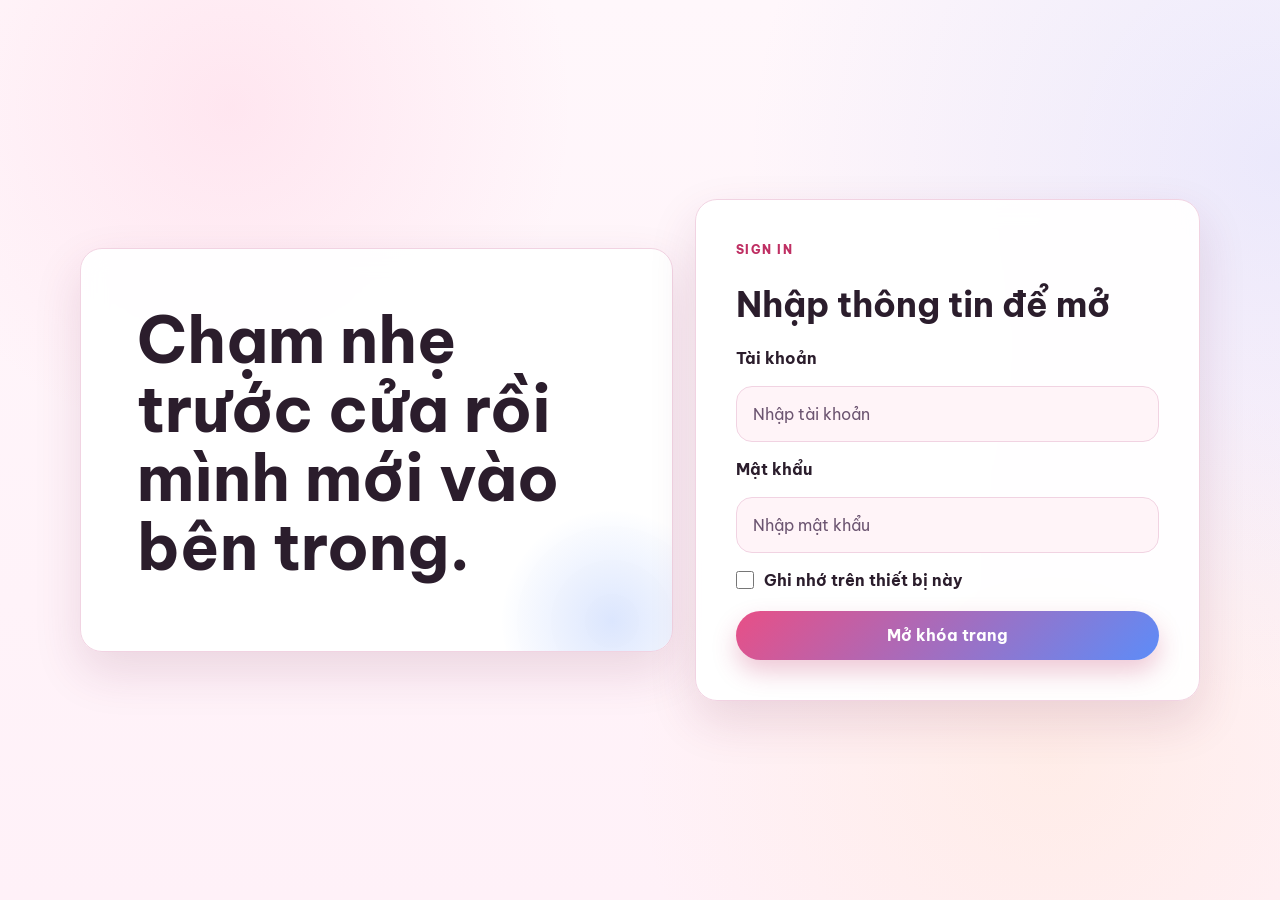
==== commit 7e499cc4: "Add files via upload" ====
--- a/index.html
+++ b/index.html
@@ -10,9 +10,9 @@
     <link rel="preconnect" href="https://fonts.gstatic.com" crossorigin>
     <link href="https://fonts.googleapis.com/css2?family=Be+Vietnam+Pro:wght@400;500;700;800&family=Great+Vibes&display=swap" rel="stylesheet">
     <link rel="icon" href="assets/icons/app-icon.svg" type="image/svg+xml">
-    <link rel="manifest" href="manifest.webmanifest?v=20260410b">
-    <link rel="stylesheet" href="assets/css/style.css?v=20260410b">
-    <script src="assets/js/auth.js?v=20260410b"></script>
+    <link rel="manifest" href="manifest.webmanifest?v=20260412b">
+    <link rel="stylesheet" href="assets/css/style.css?v=20260412b">
+    <script src="assets/js/auth.js?v=20260412b"></script>
     <script>
         if (!window.NhatDoAuth) {
             window.location.replace("signin.html");
@@ -23,6 +23,7 @@
 </head>
 <body>
     <div class="scroll-progress" id="scroll-progress" aria-hidden="true"></div>
+    <div class="site-backdrop" aria-hidden="true"></div>
 
     <header class="site-header">
         <div class="container nav-shell">
@@ -95,6 +96,60 @@
                         </div>
                     </div>
                 </aside>
+            </div>
+        </section>
+
+        <section class="section pulse-section">
+            <div class="container">
+                <article class="hero-showcase pulse-card reveal">
+                    <div class="panel-head">
+                        <div>
+                            <p class="eyebrow">Visual Pulse</p>
+                            <h3>Một góc cảm xúc riêng</h3>
+                        </div>
+                        <span class="inline-badge" id="scene-chip">Đang tỏa sáng</span>
+                    </div>
+
+                    <div class="pulse-layout">
+                        <div class="pulse-copy">
+                            <p class="pulse-note">Mục này chỉ giữ lại phần nhịp cảm xúc, bảng màu và spotlight kỷ niệm để gọn hơn nhưng vẫn đủ điểm nhấn.</p>
+
+                            <div class="showcase-stats">
+                                <div class="showcase-stat">
+                                    <span>Khoảnh khắc nổi bật</span>
+                                    <strong id="memory-spotlight-title">Lần hẹn đầu tiên</strong>
+                                    <small id="memory-spotlight-detail">Một khoảnh khắc nhỏ nhưng đủ để mọi thứ bắt đầu đẹp hơn.</small>
+                                </div>
+                                <div class="showcase-stat">
+                                    <span>Bảng màu hôm nay</span>
+                                    <strong id="scene-palette-name">Rose glow</strong>
+                                    <small>Không gian trang sẽ đổi sắc nhẹ theo mood bạn chọn.</small>
+                                </div>
+                            </div>
+
+                            <div class="showcase-actions">
+                                <button class="btn-ghost" type="button" id="shuffle-experience">Đổi cảm hứng</button>
+                                <a class="btn-ghost" href="#memories">Mở album</a>
+                            </div>
+                        </div>
+
+                        <div class="showcase-canvas" id="showcase-canvas">
+                            <span class="showcase-orbit orbit-a" aria-hidden="true"></span>
+                            <span class="showcase-orbit orbit-b" aria-hidden="true"></span>
+                            <span class="showcase-orbit orbit-c" aria-hidden="true"></span>
+
+                            <div class="showcase-core">
+                                <span class="showcase-kicker">Mood hiện tại</span>
+                                <strong id="scene-label">Vibe dịu dàng</strong>
+                                <p id="scene-caption">Một nhịp nền êm và sáng để từng lời nhắn nhìn dịu hơn.</p>
+                            </div>
+
+                            <span class="showcase-tag tag-a">02.2026</span>
+                            <span class="showcase-tag tag-b" id="scene-energy">Nhịp nền êm</span>
+                            <span class="showcase-tag tag-c" id="scene-quote-peek">Yêu em là điều anh muốn giữ thật lâu.</span>
+                        </div>
+                    </div>
+                </article>
             </div>
         </section>
 
@@ -259,7 +314,15 @@
                 <div class="guestbook-grid">
                     <form id="guestbook-form" class="guestbook-form reveal" novalidate>
                         <label for="message">Lời nhắn hôm nay</label>
-                        <textarea id="message" name="message" rows="4" placeholder="Ví dụ: Hôm nay anh nhớ em thật nhiều..." required></textarea>
+                        <textarea id="message" name="message" rows="4" maxlength="220" placeholder="Ví dụ: Hôm nay anh nhớ em thật nhiều..." required></textarea>
+                        <div class="message-tools">
+                            <small class="message-counter" id="message-counter">0/220 ký tự</small>
+                            <small id="draft-status">Nháp sẽ tự lưu trên máy này trong lúc bạn gõ.</small>
+                        </div>
+                        <div class="message-preview" id="message-preview">
+                            <span class="message-preview-label">Xem trước lời nhắn</span>
+                            <p id="message-preview-text">Khi bạn bắt đầu gõ, lời nhắn sẽ hiện nhẹ ở đây để bạn căn lại cảm xúc trước khi lưu.</p>
+                        </div>
                         <div class="form-actions">
                             <button type="submit" class="btn-primary">Lưu trên trình duyệt</button>
                             <button type="button" class="btn-ghost" id="copy-note-line">Sao chép JSON</button>
@@ -329,6 +392,6 @@
 
     <div id="heart-layer" aria-hidden="true"></div>
 
-    <script src="assets/js/main.js?v=20260410b"></script>
+    <script src="assets/js/main.js?v=20260412b"></script>
 </body>
 </html>
--- a/assets/css/style.css
+++ b/assets/css/style.css
@@ -16,6 +16,12 @@
     --radius-sm: 16px;
     --shadow: 0 20px 48px rgba(112, 34, 78, 0.14);
     --shadow-soft: 0 12px 28px rgba(92, 38, 76, 0.1);
+    --scene-a: #ff8fb6;
+    --scene-b: #9db4ff;
+    --scene-c: #ffd29b;
+    --scene-grid: rgba(232, 79, 134, 0.08);
+    --pointer-x: 18%;
+    --pointer-y: 12%;
 }
 
 body.night-mode {
@@ -34,6 +40,25 @@
     --success: #5dc2a0;
     --shadow: 0 22px 50px rgba(0, 0, 0, 0.35);
     --shadow-soft: 0 12px 28px rgba(0, 0, 0, 0.22);
+    --scene-grid: rgba(255, 255, 255, 0.05);
+}
+
+body[data-scene="dreamy"] {
+    --scene-a: #8f7cff;
+    --scene-b: #8ec8ff;
+    --scene-c: #ffd1f3;
+}
+
+body[data-scene="playful"] {
+    --scene-a: #ff8f78;
+    --scene-b: #ffc45c;
+    --scene-c: #ff68b2;
+}
+
+body[data-scene="missing"] {
+    --scene-a: #76a6ff;
+    --scene-b: #9dd2ff;
+    --scene-c: #9f89ff;
 }
 
 * {
@@ -51,18 +76,65 @@
     font-family: "Be Vietnam Pro", sans-serif;
     color: var(--text);
     line-height: 1.65;
+    position: relative;
+    isolation: isolate;
+    overflow-x: hidden;
     background:
-        radial-gradient(circle at 0% 0%, #ffe8f2 0%, transparent 45%),
-        radial-gradient(circle at 100% 18%, #e8ecff 0%, transparent 40%),
+        radial-gradient(circle at var(--pointer-x) var(--pointer-y), color-mix(in srgb, var(--scene-a) 16%, transparent) 0%, transparent 26%),
+        radial-gradient(circle at 100% 18%, color-mix(in srgb, var(--scene-b) 20%, transparent) 0%, transparent 36%),
+        radial-gradient(circle at 82% 84%, color-mix(in srgb, var(--scene-c) 18%, transparent) 0%, transparent 32%),
         linear-gradient(180deg, var(--bg) 0%, #fff1f8 100%);
     transition: background-color 0.4s ease, color 0.4s ease;
 }
 
 body.night-mode {
     background:
-        radial-gradient(circle at 10% 0%, #3c2352 0%, transparent 45%),
-        radial-gradient(circle at 100% 20%, #243663 0%, transparent 45%),
+        radial-gradient(circle at var(--pointer-x) var(--pointer-y), color-mix(in srgb, var(--scene-a) 20%, transparent) 0%, transparent 24%),
+        radial-gradient(circle at 100% 20%, color-mix(in srgb, var(--scene-b) 18%, transparent) 0%, transparent 30%),
+        radial-gradient(circle at 78% 82%, color-mix(in srgb, var(--scene-c) 18%, transparent) 0%, transparent 28%),
         linear-gradient(180deg, #1d1527 0%, #231932 100%);
+}
+
+.site-backdrop {
+    position: fixed;
+    inset: 0;
+    z-index: -1;
+    pointer-events: none;
+    overflow: hidden;
+    background-image:
+        linear-gradient(to bottom, transparent 0%, rgba(255, 255, 255, 0.04) 100%),
+        linear-gradient(var(--scene-grid) 1px, transparent 1px),
+        linear-gradient(90deg, var(--scene-grid) 1px, transparent 1px);
+    background-size: auto, 120px 120px, 120px 120px;
+    background-position: 0 0, center top, center top;
+    opacity: 0.9;
+}
+
+.site-backdrop::before,
+.site-backdrop::after {
+    content: "";
+    position: absolute;
+    border-radius: 50%;
+    filter: blur(10px);
+    opacity: 0.66;
+    animation: float-blob 20s ease-in-out infinite alternate;
+}
+
+.site-backdrop::before {
+    width: min(46vw, 560px);
+    height: min(46vw, 560px);
+    left: -10%;
+    top: 6%;
+    background: radial-gradient(circle, color-mix(in srgb, var(--scene-a) 44%, white 8%) 0%, transparent 68%);
+}
+
+.site-backdrop::after {
+    width: min(42vw, 520px);
+    height: min(42vw, 520px);
+    right: -8%;
+    top: 28%;
+    background: radial-gradient(circle, color-mix(in srgb, var(--scene-b) 38%, white 10%) 0%, transparent 70%);
+    animation-duration: 24s;
 }
 
 body.no-scroll,
@@ -212,8 +284,9 @@
     position: absolute;
     inset: 0;
     background:
-        radial-gradient(circle at 20% 20%, rgba(232, 79, 134, 0.18), transparent 46%),
-        radial-gradient(circle at 80% 30%, rgba(93, 140, 248, 0.16), transparent 44%);
+        radial-gradient(circle at 20% 20%, color-mix(in srgb, var(--scene-a) 20%, transparent), transparent 46%),
+        radial-gradient(circle at 80% 30%, color-mix(in srgb, var(--scene-b) 18%, transparent), transparent 44%),
+        radial-gradient(circle at 60% 90%, color-mix(in srgb, var(--scene-c) 18%, transparent), transparent 38%);
     pointer-events: none;
 }
 
@@ -227,6 +300,7 @@
 
 .hero-copy,
 .love-counter,
+.hero-showcase,
 .timeline-item,
 .journey-panel,
 .polaroid,
@@ -249,6 +323,39 @@
     overflow: hidden;
 }
 
+.hero-showcase {
+    padding: 22px;
+    position: relative;
+    overflow: hidden;
+}
+
+.pulse-section {
+    padding-top: 4px;
+    padding-bottom: 36px;
+}
+
+.pulse-card {
+    box-shadow: var(--shadow-soft);
+}
+
+.pulse-layout {
+    display: grid;
+    grid-template-columns: minmax(0, 0.92fr) minmax(320px, 1.08fr);
+    gap: 18px;
+    align-items: center;
+}
+
+.pulse-copy {
+    display: grid;
+    gap: 14px;
+}
+
+.pulse-note {
+    margin: 0;
+    color: var(--muted);
+    max-width: 54ch;
+}
+
 .hero-copy::after {
     content: "";
     position: absolute;
@@ -258,6 +365,174 @@
     border-radius: 50%;
     background: radial-gradient(circle, color-mix(in srgb, var(--brand) 18%, transparent) 0%, transparent 72%);
     pointer-events: none;
+}
+
+.hero-showcase::before {
+    content: "";
+    position: absolute;
+    inset: -30% auto auto 60%;
+    width: 220px;
+    height: 220px;
+    border-radius: 50%;
+    background: radial-gradient(circle, color-mix(in srgb, var(--scene-c) 24%, transparent) 0%, transparent 72%);
+    pointer-events: none;
+}
+
+.showcase-canvas {
+    position: relative;
+    min-height: 224px;
+    margin-bottom: 0;
+    border-radius: 24px;
+    overflow: hidden;
+    border: 1px solid color-mix(in srgb, var(--scene-a) 24%, transparent);
+    background:
+        radial-gradient(circle at 30% 30%, color-mix(in srgb, var(--scene-a) 22%, transparent), transparent 42%),
+        radial-gradient(circle at 70% 34%, color-mix(in srgb, var(--scene-b) 22%, transparent), transparent 40%),
+        linear-gradient(145deg, color-mix(in srgb, var(--surface-strong) 92%, transparent), color-mix(in srgb, var(--surface-soft) 88%, transparent));
+    box-shadow: inset 0 1px 0 rgba(255, 255, 255, 0.35);
+}
+
+.showcase-orbit {
+    position: absolute;
+    inset: 50% auto auto 50%;
+    border-radius: 50%;
+    border: 1px solid color-mix(in srgb, var(--scene-b) 22%, transparent);
+    transform-origin: center;
+    animation: showcase-spin 18s linear infinite;
+}
+
+.orbit-a {
+    width: 176px;
+    height: 176px;
+    margin: -88px 0 0 -88px;
+}
+
+.orbit-b {
+    width: 126px;
+    height: 126px;
+    margin: -63px 0 0 -63px;
+    animation-duration: 13s;
+    animation-direction: reverse;
+    border-style: dashed;
+}
+
+.orbit-c {
+    width: 76px;
+    height: 76px;
+    margin: -38px 0 0 -38px;
+    animation-duration: 9s;
+}
+
+.showcase-core {
+    position: absolute;
+    inset: 50% auto auto 50%;
+    width: min(68%, 230px);
+    padding: 18px 16px;
+    border-radius: 24px;
+    transform: translate(-50%, -50%);
+    text-align: center;
+    background: color-mix(in srgb, var(--surface-strong) 84%, transparent);
+    border: 1px solid color-mix(in srgb, var(--scene-a) 28%, transparent);
+    box-shadow: var(--shadow-soft);
+    backdrop-filter: blur(16px);
+}
+
+.showcase-kicker {
+    display: inline-flex;
+    align-items: center;
+    justify-content: center;
+    padding: 6px 10px;
+    border-radius: 999px;
+    font-size: 0.72rem;
+    font-weight: 800;
+    letter-spacing: 0.08em;
+    text-transform: uppercase;
+    color: var(--brand-strong);
+    background: color-mix(in srgb, var(--surface-soft) 82%, transparent);
+}
+
+.showcase-core strong {
+    display: block;
+    margin: 10px 0 6px;
+    font-size: clamp(1.15rem, 2vw, 1.5rem);
+    color: var(--text);
+}
+
+.showcase-core p {
+    margin: 0;
+    color: var(--muted);
+    font-size: 0.84rem;
+}
+
+.showcase-tag {
+    position: absolute;
+    display: inline-flex;
+    align-items: center;
+    justify-content: center;
+    max-width: 170px;
+    min-height: 32px;
+    padding: 6px 11px;
+    border-radius: 999px;
+    font-size: 0.73rem;
+    font-weight: 800;
+    color: var(--text);
+    background: color-mix(in srgb, var(--surface-strong) 86%, transparent);
+    border: 1px solid color-mix(in srgb, var(--scene-b) 24%, transparent);
+    box-shadow: var(--shadow-soft);
+    backdrop-filter: blur(12px);
+}
+
+.tag-a {
+    left: 16px;
+    top: 16px;
+}
+
+.tag-b {
+    right: 14px;
+    top: 18px;
+}
+
+.tag-c {
+    left: 14px;
+    bottom: 14px;
+}
+
+.showcase-stats {
+    display: grid;
+    grid-template-columns: repeat(2, minmax(0, 1fr));
+    gap: 12px;
+    margin-bottom: 0;
+}
+
+.showcase-stat {
+    padding: 16px 16px 14px;
+    border-radius: 18px;
+    border: 1px solid color-mix(in srgb, var(--brand) 16%, transparent);
+    background: color-mix(in srgb, var(--surface-soft) 72%, transparent);
+}
+
+.showcase-stat span,
+.showcase-stat small {
+    display: block;
+    color: var(--muted);
+}
+
+.showcase-stat span {
+    font-size: 0.78rem;
+    margin-bottom: 6px;
+}
+
+.showcase-stat strong {
+    display: block;
+    margin-bottom: 6px;
+    font-size: 1rem;
+    color: var(--text);
+}
+
+.showcase-actions {
+    display: flex;
+    flex-wrap: wrap;
+    gap: 10px;
 }
 
 .eyebrow {
@@ -384,6 +659,40 @@
     transform: translateY(-2px);
 }
 
+@media (hover: hover) and (pointer: fine) {
+    .hero-copy,
+    .love-counter,
+    .hero-showcase,
+    .timeline-item,
+    .journey-panel,
+    .polaroid,
+    .quote-box,
+    .letter-box,
+    .guestbook-form,
+    .notes-panel,
+    .mood-board,
+    .dream-board {
+        transition: transform 0.28s ease, box-shadow 0.28s ease, border-color 0.28s ease;
+    }
+
+    .hero-copy:hover,
+    .love-counter:hover,
+    .hero-showcase:hover,
+    .timeline-item:hover,
+    .journey-panel:hover,
+    .polaroid:hover,
+    .quote-box:hover,
+    .letter-box:hover,
+    .guestbook-form:hover,
+    .notes-panel:hover,
+    .mood-board:hover,
+    .dream-board:hover {
+        transform: translateY(-5px);
+        box-shadow: 0 24px 56px rgba(89, 29, 66, 0.18);
+        border-color: color-mix(in srgb, var(--brand) 26%, transparent);
+    }
+}
+
 .love-counter {
     padding: 30px;
     display: grid;
@@ -798,9 +1107,64 @@
     outline: none;
 }
 
+.guestbook-form textarea.is-near-limit {
+    border-color: color-mix(in srgb, var(--warm) 72%, var(--brand));
+    box-shadow: 0 0 0 4px color-mix(in srgb, var(--warm) 18%, transparent);
+}
+
 .guestbook-form textarea:focus {
     border-color: var(--brand);
     box-shadow: 0 0 0 4px color-mix(in srgb, var(--brand) 20%, transparent);
+}
+
+.message-tools {
+    display: flex;
+    align-items: center;
+    justify-content: space-between;
+    gap: 12px;
+    margin: -2px 0 12px;
+    color: var(--muted);
+}
+
+.message-counter {
+    font-weight: 800;
+}
+
+.message-counter.is-warning {
+    color: var(--warm);
+}
+
+.message-preview {
+    padding: 16px 18px;
+    margin-bottom: 14px;
+    border-radius: 18px;
+    border: 1px solid color-mix(in srgb, var(--brand) 16%, transparent);
+    background:
+        linear-gradient(145deg, color-mix(in srgb, var(--surface-soft) 82%, transparent), color-mix(in srgb, var(--surface-strong) 90%, transparent));
+    box-shadow: var(--shadow-soft);
+}
+
+.message-preview.is-active {
+    border-color: color-mix(in srgb, var(--accent) 30%, transparent);
+    background:
+        linear-gradient(145deg, color-mix(in srgb, var(--accent) 12%, transparent), color-mix(in srgb, var(--surface-strong) 92%, transparent));
+}
+
+.message-preview-label {
+    display: inline-block;
+    margin-bottom: 8px;
+    font-size: 0.77rem;
+    font-weight: 800;
+    letter-spacing: 0.08em;
+    text-transform: uppercase;
+    color: var(--brand-strong);
+}
+
+.message-preview p {
+    margin: 0;
+    color: var(--muted);
+    white-space: pre-wrap;
+    overflow-wrap: anywhere;
 }
 
 .form-actions,
@@ -1182,6 +1546,26 @@
     to {
         transform: translate(var(--x), -220px) rotate(45deg) scale(1.3);
         opacity: 0;
+    }
+}
+
+@keyframes float-blob {
+    from {
+        transform: translate3d(0, 0, 0) scale(1);
+    }
+
+    to {
+        transform: translate3d(20px, -26px, 0) scale(1.08);
+    }
+}
+
+@keyframes showcase-spin {
+    from {
+        transform: rotate(0deg);
+    }
+
+    to {
+        transform: rotate(360deg);
     }
 }
 
@@ -1258,9 +1642,22 @@
         padding: 34px 24px;
     }
 
+    .pulse-layout {
+        grid-template-columns: 1fr;
+    }
+
+    .showcase-canvas {
+        min-height: 214px;
+    }
+
+    .showcase-core {
+        width: min(72%, 240px);
+    }
+
     .auth-copy,
     .auth-card,
     .love-counter,
+    .hero-showcase,
     .journey-panel,
     .quote-box,
     .letter-box,
@@ -1345,8 +1742,22 @@
         width: 100%;
     }
 
+    .showcase-actions {
+        display: grid;
+        grid-template-columns: 1fr;
+    }
+
+    .showcase-stats {
+        grid-template-columns: 1fr;
+    }
+
+    .showcase-tag {
+        max-width: 150px;
+    }
+
     .hero-copy,
     .love-counter,
+    .hero-showcase,
     .timeline-item,
     .journey-panel,
     .polaroid,
@@ -1407,13 +1818,19 @@
         flex-direction: column;
         align-items: flex-start;
     }
+
+    .message-tools {
+        flex-direction: column;
+        align-items: flex-start;
+    }
 }
 
 @media (max-width: 520px) {
     .auth-pills,
     .form-actions,
     .notes-filters,
-    .mood-chips {
+    .mood-chips,
+    .showcase-actions {
         display: grid;
         grid-template-columns: 1fr;
     }
@@ -1429,6 +1846,19 @@
 
     .lightbox-photo {
         min-height: 240px;
+    }
+
+    .showcase-canvas {
+        min-height: 196px;
+    }
+
+    .showcase-core {
+        width: calc(100% - 30px);
+        padding: 16px 14px;
+    }
+
+    .showcase-tag {
+        font-size: 0.72rem;
     }
 }
 
@@ -1462,6 +1892,7 @@
 
     .love-counter,
     .journey-panel,
+    .hero-showcase,
     .quote-box,
     .letter-box,
     .guestbook-form,
